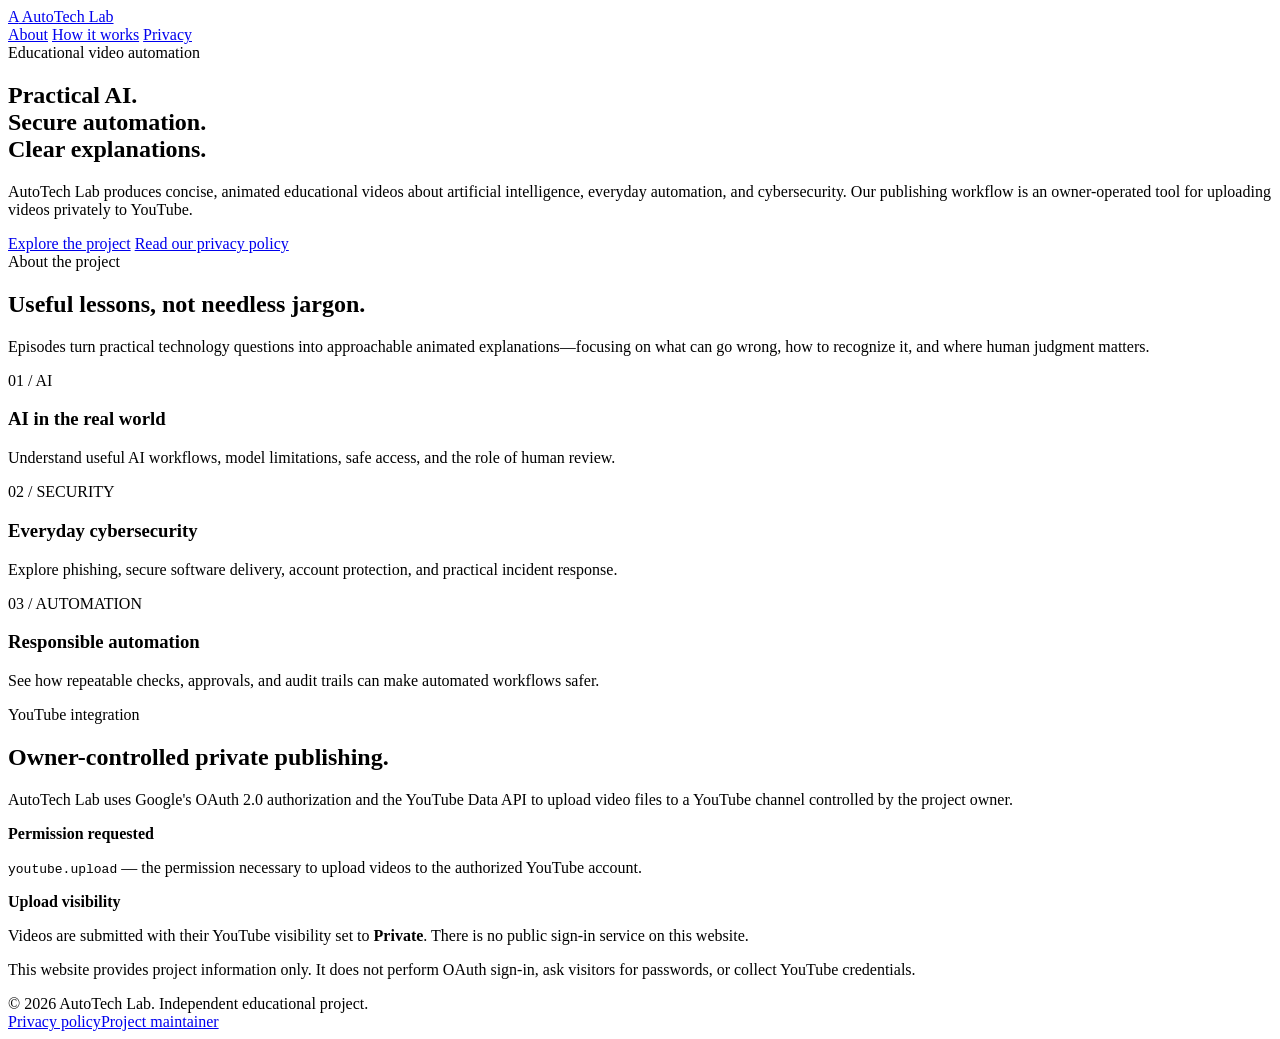
==== index.html @ 2a5e9a24 "Create AutoTech Lab public homepage" ====
<!doctype html>
<html lang="en">
<head>
  <meta charset="utf-8">
  <meta name="viewport" content="width=device-width, initial-scale=1">
  <meta name="description" content="AutoTech Lab is a private YouTube publishing automation project producing practical educational videos about AI, automation, and cybersecurity.">
  <meta name="theme-color" content="#09111b">
  <title>AutoTech Lab — Practical AI &amp; Secure Automation</title>
  <link rel="icon" type="image/svg+xml" href="favicon.svg">
  <link rel="stylesheet" href="styles.css">
</head>
<body>
  <header class="topbar">
    <nav class="nav container" aria-label="Main navigation">
      <a class="brand" href="./"><span class="brandmark" aria-hidden="true">A</span> AutoTech Lab</a>
      <div class="navlinks">
        <a href="#about" aria-current="page">About</a>
        <a href="#how-it-works">How it works</a>
        <a href="privacy.html">Privacy</a>
      </div>
    </nav>
  </header>
  <main>
    <div class="container">
      <section class="hero" aria-labelledby="hero-title">
        <div class="eyebrow">Educational video automation</div>
        <h1 id="hero-title">Practical AI.<br><span>Secure automation.</span><br>Clear explanations.</h1>
        <p class="lede">AutoTech Lab produces concise, animated educational videos about artificial intelligence, everyday automation, and cybersecurity. Our publishing workflow is an owner-operated tool for uploading videos privately to YouTube.</p>
        <div class="buttons">
          <a class="button button-primary" href="#about">Explore the project</a>
          <a class="button button-secondary" href="privacy.html">Read our privacy policy</a>
        </div>
      </section>
    </div>
    <section class="section" id="about">
      <div class="container">
        <div class="section-kicker">About the project</div>
        <h2>Useful lessons, not needless jargon.</h2>
        <p class="intro">Episodes turn practical technology questions into approachable animated explanations—focusing on what can go wrong, how to recognize it, and where human judgment matters.</p>
        <div class="grid">
          <article class="card"><div class="number">01 / AI</div><h3>AI in the real world</h3><p>Understand useful AI workflows, model limitations, safe access, and the role of human review.</p></article>
          <article class="card"><div class="number">02 / SECURITY</div><h3>Everyday cybersecurity</h3><p>Explore phishing, secure software delivery, account protection, and practical incident response.</p></article>
          <article class="card"><div class="number">03 / AUTOMATION</div><h3>Responsible automation</h3><p>See how repeatable checks, approvals, and audit trails can make automated workflows safer.</p></article>
        </div>
      </div>
    </section>
    <section class="section" id="how-it-works">
      <div class="container">
        <div class="section-kicker">YouTube integration</div>
        <h2>Owner-controlled private publishing.</h2>
        <p class="intro">AutoTech Lab uses Google's OAuth 2.0 authorization and the YouTube Data API to upload video files to a YouTube channel controlled by the project owner.</p>
        <div class="strip">
          <div><strong>Permission requested</strong><p><code>youtube.upload</code> — the permission necessary to upload videos to the authorized YouTube account.</p></div>
          <div><strong>Upload visibility</strong><p>Videos are submitted with their YouTube visibility set to <strong>Private</strong>. There is no public sign-in service on this website.</p></div>
        </div>
        <p class="callout">This website provides project information only. It does not perform OAuth sign-in, ask visitors for passwords, or collect YouTube credentials.</p>
      </div>
    </section>
  </main>
  <footer class="footer"><div class="container footer-inner"><span>© 2026 AutoTech Lab. Independent educational project.</span><div class="footerlinks"><a href="privacy.html">Privacy policy</a><a href="https://github.com/talhafarid418" rel="noopener noreferrer">Project maintainer</a></div></div></footer>
</body>
</html>
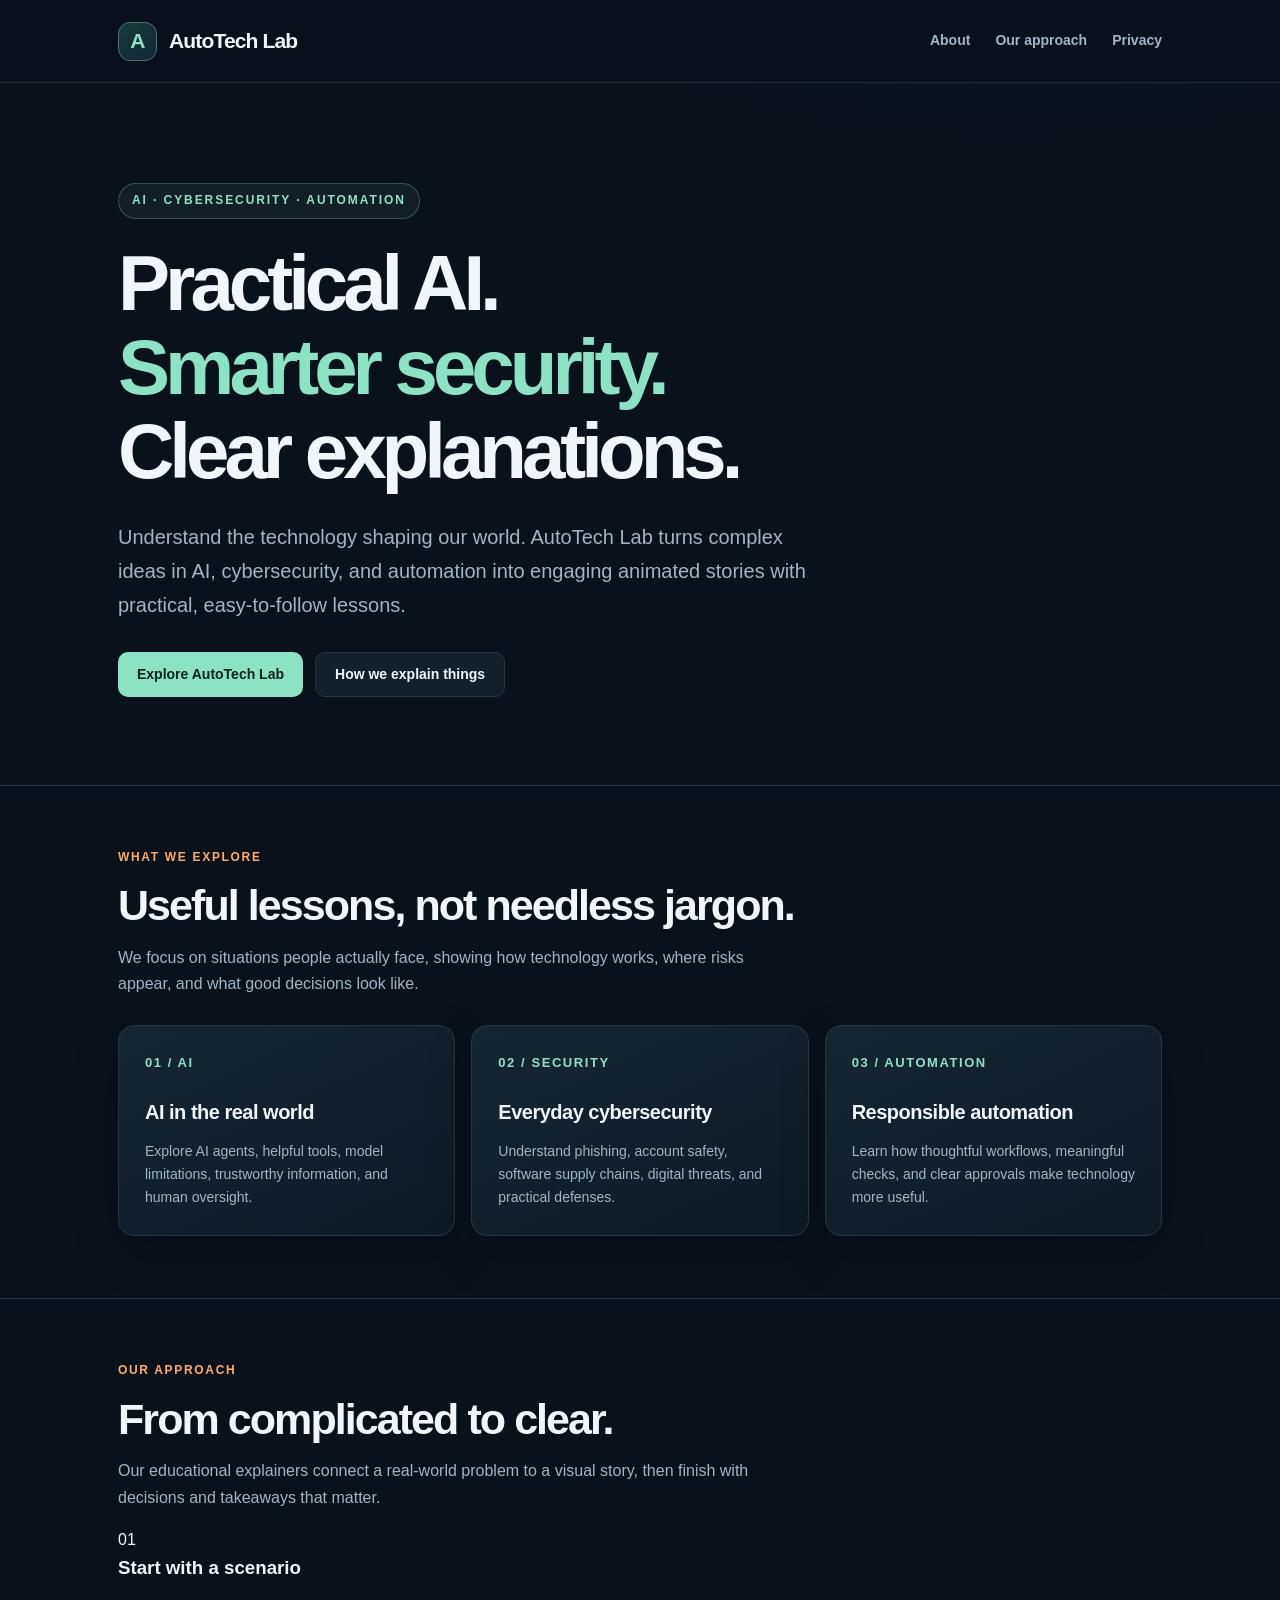
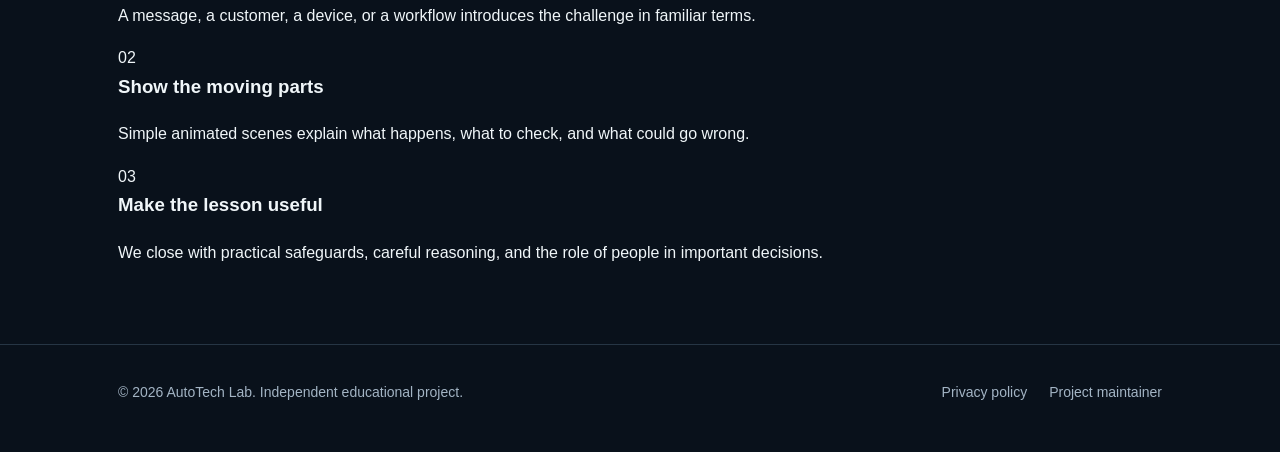
==== commit d619f4ca: "Refocus public homepage on AI, security and education" ====
--- a/index.html
+++ b/index.html
@@ -3,9 +3,9 @@
 <head>
   <meta charset="utf-8">
   <meta name="viewport" content="width=device-width, initial-scale=1">
-  <meta name="description" content="AutoTech Lab is a private YouTube publishing automation project producing practical educational videos about AI, automation, and cybersecurity.">
+  <meta name="description" content="AutoTech Lab creates practical animated explainers about artificial intelligence, cybersecurity, and useful automation.">
   <meta name="theme-color" content="#09111b">
-  <title>AutoTech Lab — Practical AI &amp; Secure Automation</title>
+  <title>AutoTech Lab — Practical AI, Cybersecurity &amp; Automation</title>
   <link rel="icon" type="image/svg+xml" href="favicon.svg">
   <link rel="stylesheet" href="styles.css">
 </head>
@@ -14,8 +14,8 @@
     <nav class="nav container" aria-label="Main navigation">
       <a class="brand" href="./"><span class="brandmark" aria-hidden="true">A</span> AutoTech Lab</a>
       <div class="navlinks">
-        <a href="#about" aria-current="page">About</a>
-        <a href="#how-it-works">How it works</a>
+        <a href="#about">About</a>
+        <a href="#approach">Our approach</a>
         <a href="privacy.html">Privacy</a>
       </div>
     </nav>
@@ -23,40 +23,60 @@
   <main>
     <div class="container">
       <section class="hero" aria-labelledby="hero-title">
-        <div class="eyebrow">Educational video automation</div>
-        <h1 id="hero-title">Practical AI.<br><span>Secure automation.</span><br>Clear explanations.</h1>
-        <p class="lede">AutoTech Lab produces concise, animated educational videos about artificial intelligence, everyday automation, and cybersecurity. Our publishing workflow is an owner-operated tool for uploading videos privately to YouTube.</p>
+        <div class="eyebrow">AI · Cybersecurity · Automation</div>
+        <h1 id="hero-title">Practical AI.<br><span>Smarter security.</span><br>Clear explanations.</h1>
+        <p class="lede">Understand the technology shaping our world. AutoTech Lab turns complex ideas in AI, cybersecurity, and automation into engaging animated stories with practical, easy-to-follow lessons.</p>
         <div class="buttons">
-          <a class="button button-primary" href="#about">Explore the project</a>
-          <a class="button button-secondary" href="privacy.html">Read our privacy policy</a>
+          <a class="button button-primary" href="#about">Explore AutoTech Lab</a>
+          <a class="button button-secondary" href="#approach">How we explain things</a>
         </div>
       </section>
     </div>
     <section class="section" id="about">
       <div class="container">
-        <div class="section-kicker">About the project</div>
+        <div class="section-kicker">What we explore</div>
         <h2>Useful lessons, not needless jargon.</h2>
-        <p class="intro">Episodes turn practical technology questions into approachable animated explanations—focusing on what can go wrong, how to recognize it, and where human judgment matters.</p>
+        <p class="intro">We focus on situations people actually face, showing how technology works, where risks appear, and what good decisions look like.</p>
         <div class="grid">
-          <article class="card"><div class="number">01 / AI</div><h3>AI in the real world</h3><p>Understand useful AI workflows, model limitations, safe access, and the role of human review.</p></article>
-          <article class="card"><div class="number">02 / SECURITY</div><h3>Everyday cybersecurity</h3><p>Explore phishing, secure software delivery, account protection, and practical incident response.</p></article>
-          <article class="card"><div class="number">03 / AUTOMATION</div><h3>Responsible automation</h3><p>See how repeatable checks, approvals, and audit trails can make automated workflows safer.</p></article>
+          <article class="card">
+            <div class="number">01 / AI</div>
+            <h3>AI in the real world</h3>
+            <p>Explore AI agents, helpful tools, model limitations, trustworthy information, and human oversight.</p>
+          </article>
+          <article class="card">
+            <div class="number">02 / SECURITY</div>
+            <h3>Everyday cybersecurity</h3>
+            <p>Understand phishing, account safety, software supply chains, digital threats, and practical defenses.</p>
+          </article>
+          <article class="card">
+            <div class="number">03 / AUTOMATION</div>
+            <h3>Responsible automation</h3>
+            <p>Learn how thoughtful workflows, meaningful checks, and clear approvals make technology more useful.</p>
+          </article>
         </div>
       </div>
     </section>
-    <section class="section" id="how-it-works">
+    <section class="section" id="approach">
       <div class="container">
-        <div class="section-kicker">YouTube integration</div>
-        <h2>Owner-controlled private publishing.</h2>
-        <p class="intro">AutoTech Lab uses Google's OAuth 2.0 authorization and the YouTube Data API to upload video files to a YouTube channel controlled by the project owner.</p>
-        <div class="strip">
-          <div><strong>Permission requested</strong><p><code>youtube.upload</code> — the permission necessary to upload videos to the authorized YouTube account.</p></div>
-          <div><strong>Upload visibility</strong><p>Videos are submitted with their YouTube visibility set to <strong>Private</strong>. There is no public sign-in service on this website.</p></div>
+        <div class="section-kicker">Our approach</div>
+        <h2>From complicated to clear.</h2>
+        <p class="intro">Our educational explainers connect a real-world problem to a visual story, then finish with decisions and takeaways that matter.</p>
+        <div class="process">
+          <div class="process-step"><div class="process-number">01</div><div><h3>Start with a scenario</h3><p>A message, a customer, a device, or a workflow introduces the challenge in familiar terms.</p></div></div>
+          <div class="process-step"><div class="process-number">02</div><div><h3>Show the moving parts</h3><p>Simple animated scenes explain what happens, what to check, and what could go wrong.</p></div></div>
+          <div class="process-step"><div class="process-number">03</div><div><h3>Make the lesson useful</h3><p>We close with practical safeguards, careful reasoning, and the role of people in important decisions.</p></div></div>
         </div>
-        <p class="callout">This website provides project information only. It does not perform OAuth sign-in, ask visitors for passwords, or collect YouTube credentials.</p>
       </div>
     </section>
   </main>
-  <footer class="footer"><div class="container footer-inner"><span>© 2026 AutoTech Lab. Independent educational project.</span><div class="footerlinks"><a href="privacy.html">Privacy policy</a><a href="https://github.com/talhafarid418" rel="noopener noreferrer">Project maintainer</a></div></div></footer>
+  <footer class="footer">
+    <div class="container footer-inner">
+      <span>© 2026 AutoTech Lab. Independent educational project.</span>
+      <div class="footerlinks">
+        <a href="privacy.html">Privacy policy</a>
+        <a href="https://github.com/talhafarid418" rel="noopener noreferrer">Project maintainer</a>
+      </div>
+    </div>
+  </footer>
 </body>
 </html>
--- a/styles.css
+++ b/styles.css
@@ -0,0 +1,2 @@
+:root{color-scheme:dark;--bg:#09111b;--bg2:#0d1824;--panel:#111f2d;--line:#263544;--text:#f0f6f9;--muted:#a3b4c4;--orange:#ffab69;--mint:#8be3c4;--shadow:0 18px 48px rgba(0,0,0,.2)}
+*{box-sizing:border-box}html{scroll-behavior:smooth}body{margin:0;background:radial-gradient(ellipse 950px 500px at 80% -10%,rgba(41,118,125,.19),transparent 70%),var(--bg);color:var(--text);font:16px/1.65 -apple-system,BlinkMacSystemFont,"Segoe UI",Roboto,Helvetica,Arial,sans-serif}a{color:var(--mint)}a:hover{color:#c9ffea}a:focus-visible{outline:2px solid var(--orange);outline-offset:4px;border-radius:3px}.container{max-width:1100px;margin:0 auto;padding:0 28px}.topbar{border-bottom:1px solid rgba(255,255,255,.1);background:rgba(9,17,27,.86)}.nav{min-height:82px;display:flex;align-items:center;justify-content:space-between;gap:20px}.brand{display:inline-flex;align-items:center;gap:12px;font-weight:800;color:var(--text);text-decoration:none;letter-spacing:-.04em;font-size:21px}.brandmark{width:39px;height:39px;display:grid;place-items:center;border:1px solid #4d726d;border-radius:12px;background:linear-gradient(145deg,#173c3a,#142536);color:var(--mint);font-size:21px}.navlinks{display:flex;align-items:center;gap:25px}.navlinks a{color:var(--muted);font-size:14px;font-weight:650;text-decoration:none}.navlinks a[aria-current=page],.navlinks a:hover{color:var(--text)}.hero{padding:100px 0 88px;max-width:870px}.eyebrow{display:inline-block;padding:7px 13px;border:1px solid rgba(139,227,196,.27);border-radius:100px;background:rgba(139,227,196,.07);color:var(--mint);font-size:12px;font-weight:800;text-transform:uppercase;letter-spacing:.16em}h1,h2,h3,p{margin-top:0}h1{font-size:clamp(42px,6.5vw,78px);line-height:1.08;letter-spacing:-.064em;margin:22px 0 26px;max-width:850px}h1 span{color:var(--mint)}.lede{max-width:690px;font-size:clamp(17px,2vw,20px);line-height:1.7;color:var(--muted)}.buttons{display:flex;flex-wrap:wrap;gap:12px;margin-top:30px}.button{display:inline-flex;align-items:center;justify-content:center;min-height:45px;border-radius:10px;padding:10px 19px;text-decoration:none;font-weight:750;font-size:14px}.button-primary{background:var(--mint);color:#08231d}.button-primary:hover{color:#08231d;background:#b3f4db}.button-secondary{border:1px solid var(--line);color:var(--text);background:#12202b}.button-secondary:hover{color:#fff;background:#182a39}.section{padding:62px 0;border-top:1px solid var(--line)}.section-kicker{color:var(--orange);font-weight:800;letter-spacing:.14em;text-transform:uppercase;font-size:12px;margin-bottom:13px}.section h2{font-size:clamp(29px,4vw,43px);letter-spacing:-.045em;line-height:1.17;margin-bottom:14px}.intro{max-width:675px;color:var(--muted)}.grid{display:grid;grid-template-columns:repeat(3,1fr);gap:16px;margin-top:28px}.card{padding:26px;border:1px solid var(--line);border-radius:16px;background:linear-gradient(155deg,rgba(22,40,53,.92),rgba(14,26,38,.94));box-shadow:var(--shadow)}.number{color:var(--mint);font-size:13px;letter-spacing:.12em;font-weight:800;margin-bottom:22px}.card h3{font-size:20px;letter-spacing:-.025em;margin-bottom:11px}.card p{color:var(--muted);font-size:14px;margin-bottom:0}.strip{display:grid;grid-template-columns:1fr 1fr;gap:22px;padding:30px;border:1px solid rgba(139,227,196,.24);border-radius:17px;background:rgba(139,227,196,.045);margin-top:25px}.strip p{margin:0;color:var(--muted);font-size:14px}.strip strong{color:var(--text)}.callout{margin-top:26px;color:var(--muted);font-size:14px}.footer{border-top:1px solid var(--line);padding:36px 0 48px;color:var(--muted);font-size:14px}.footer-inner{display:flex;gap:18px;justify-content:space-between;align-items:center}.footerlinks{display:flex;flex-wrap:wrap;gap:22px}.footerlinks a{color:var(--muted);text-decoration:none}.footerlinks a:hover{color:var(--text)}.doc{max-width:820px;padding-top:74px;padding-bottom:96px}.doc h1{font-size:clamp(36px,5.7vw,60px);margin-bottom:16px}.doc .lead{color:var(--muted);font-size:18px;max-width:700px}.doc h2{font-size:22px;letter-spacing:-.025em;margin:42px 0 13px}.doc p,.doc li{color:#b8c7d4}.doc p{margin-bottom:17px}.doc ul{padding-left:24px}.doc li{padding-left:4px;margin-bottom:9px}.doc .updated{font-size:13px;color:var(--mint);font-weight:700;margin:19px 0 32px}.inline-note{border-left:3px solid var(--mint);padding:12px 18px;background:#111f2d;border-radius:0 8px 8px 0}.doc a{overflow-wrap:anywhere}@media(max-width:740px){.nav{min-height:72px}.navlinks{gap:12px}.navlinks a{font-size:13px}.hero{padding:74px 0 72px}h1{letter-spacing:-.05em}.grid{grid-template-columns:1fr}.strip{grid-template-columns:1fr;padding:23px}.section{padding:50px 0}.footer-inner{flex-direction:column;align-items:flex-start}.container{padding:0 20px}}
